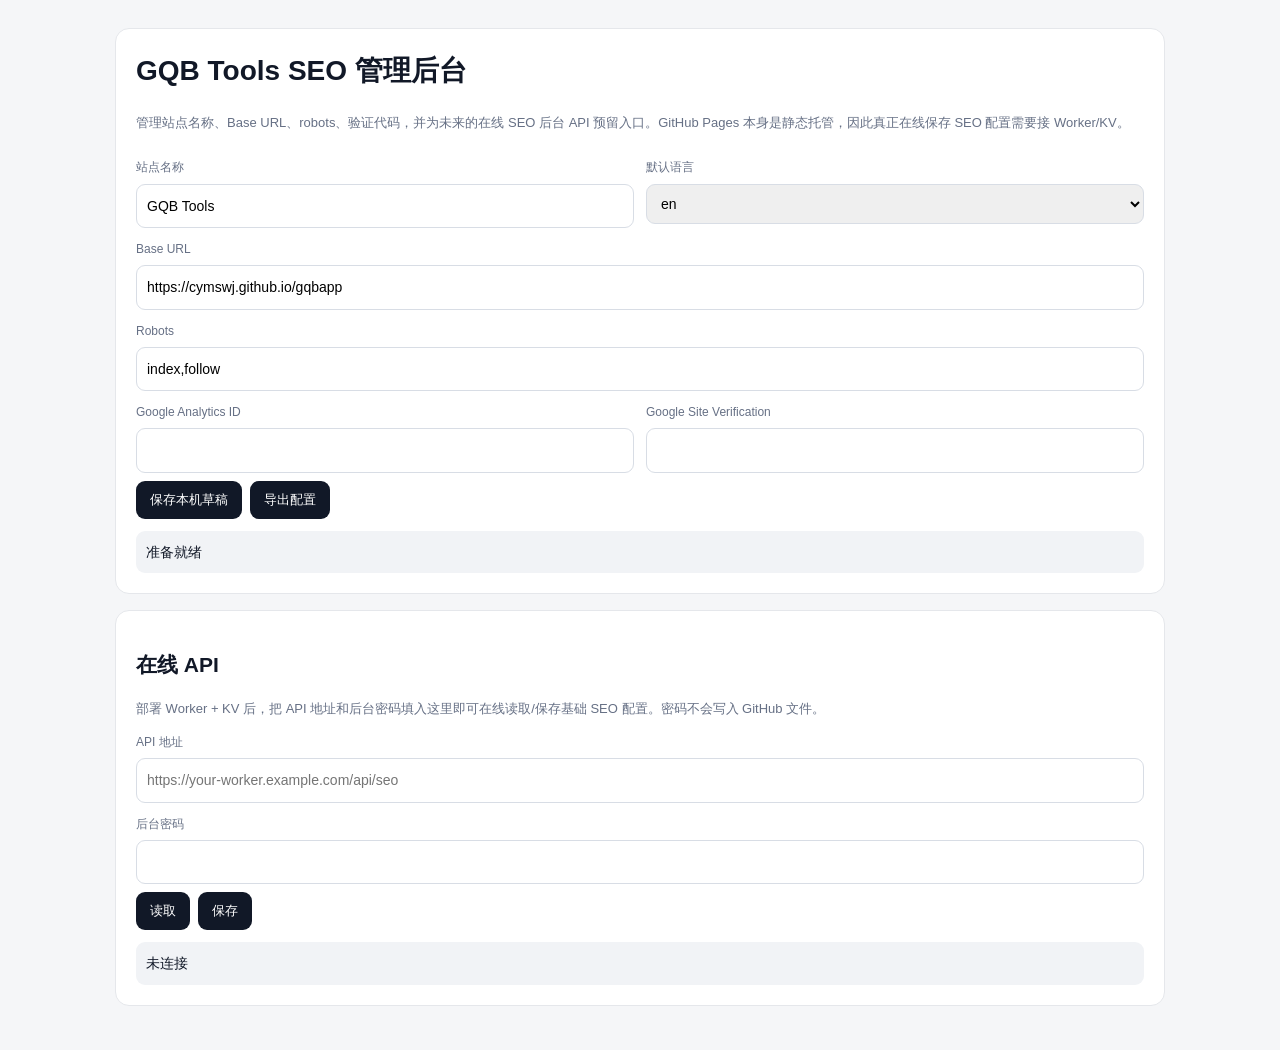
==== admin.html @ 1f9c8e1d "加入可扩展的SEO管理后台" ====
<!doctype html><html lang="zh-CN"><head><meta charset="utf-8"><meta name="viewport" content="width=device-width,initial-scale=1"><title>GQB Tools SEO 管理后台</title><style>body{margin:0;background:#f5f6f8;color:#111827;font:14px/1.6 Arial,sans-serif}.wrap{max-width:1050px;margin:auto;padding:28px 18px}.card{background:#fff;border:1px solid #e5e7eb;border-radius:14px;padding:20px;margin-bottom:16px}h1{margin-top:0}label{display:block;color:#667085;font-size:12px;margin:12px 0 6px}input,textarea,select{width:100%;box-sizing:border-box;padding:10px;border:1px solid #d8dde5;border-radius:9px;font:inherit}button{border:0;background:#111827;color:#fff;padding:10px 14px;border-radius:9px;cursor:pointer;margin:8px 8px 0 0}.muted{color:#667085;font-size:13px}.grid{display:grid;grid-template-columns:1fr 1fr;gap:12px}.status{margin-top:12px;padding:10px;background:#f1f3f6;border-radius:9px}@media(max-width:700px){.grid{grid-template-columns:1fr}}</style></head><body><div class="wrap"><div class="card"><h1>GQB Tools SEO 管理后台</h1><p class="muted">管理站点名称、Base URL、robots、验证代码，并为未来的在线 SEO 后台 API 预留入口。GitHub Pages 本身是静态托管，因此真正在线保存 SEO 配置需要接 Worker/KV。</p><div class="grid"><div><label>站点名称</label><input id="name" value="GQB Tools"></div><div><label>默认语言</label><select id="loc"><option>en</option><option>zh</option><option>es</option><option>fr</option><option>de</option><option>pt</option><option>ru</option><option>ja</option><option>ar</option><option>id</option></select></div></div><label>Base URL</label><input id="base" value="https://cymswj.github.io/gqbapp"><label>Robots</label><input id="robots" value="index,follow"><div class="grid"><div><label>Google Analytics ID</label><input id="ga"></div><div><label>Google Site Verification</label><input id="gsv"></div></div><button onclick="saveLocal()">保存本机草稿</button><button onclick="downloadConfig()">导出配置</button><div class="status" id="s">准备就绪</div></div><div class="card"><h2>在线 API</h2><p class="muted">部署 Worker + KV 后，把 API 地址和后台密码填入这里即可在线读取/保存基础 SEO 配置。密码不会写入 GitHub 文件。</p><label>API 地址</label><input id="api" placeholder="https://your-worker.example.com/api/seo"><label>后台密码</label><input id="pw" type="password"><button onclick="apiGet()">读取</button><button onclick="apiPut()">保存</button><div class="status" id="as">未连接</div></div></div><script>
function obj(){return{name:name.value,defaultLocale:loc.value,baseUrl:base.value,robots:robots.value,ga:ga.value,gsv:gsv.value}}
function fill(x){name.value=x.name||x.siteName||'GQB Tools';loc.value=x.defaultLocale||'en';base.value=x.baseUrl||'https://cymswj.github.io/gqbapp';robots.value=x.robots||'index,follow';ga.value=x.ga||'';gsv.value=x.gsv||''}
function saveLocal(){localStorage.gqbSeo=JSON.stringify(obj());s.textContent='已保存到本机浏览器。'}
function downloadConfig(){const x=obj();const data={siteName:x.name,siteTagline:'Free online tools for everyday work',baseUrl:x.baseUrl,defaultLocale:x.defaultLocale,supportedLocales:['en','zh','es','fr','de','pt','ru','ja','ar','id'],ogImage:'/public/og-default.svg',themeColor:'#111827',analytics:{googleAnalyticsId:x.ga,googleSiteVerification:x.gsv,bingSiteVerification:''},seo:{robots:x.robots,defaultTitleSuffix:' | GQB Tools',twitterCard:'summary_large_image'}};const a=document.createElement('a');a.href=URL.createObjectURL(new Blob([JSON.stringify(data,null,2)],{type:'application/json'}));a.download='site-config.json';a.click()}
async function apiGet(){try{const r=await fetch(api.value);if(!r.ok)throw 0;fill(await r.json());as.textContent='读取成功。'}catch(e){as.textContent='读取失败，请检查 API 地址。'}}
async function apiPut(){try{const r=await fetch(api.value,{method:'PUT',headers:{'Content-Type':'application/json','X-Admin-Password':pw.value},body:JSON.stringify(obj())});as.textContent=r.ok?'保存成功。':'保存失败 '+r.status}catch(e){as.textContent='连接失败。'}}
fill(JSON.parse(localStorage.gqbSeo||'null')||{});
</script></body></html>
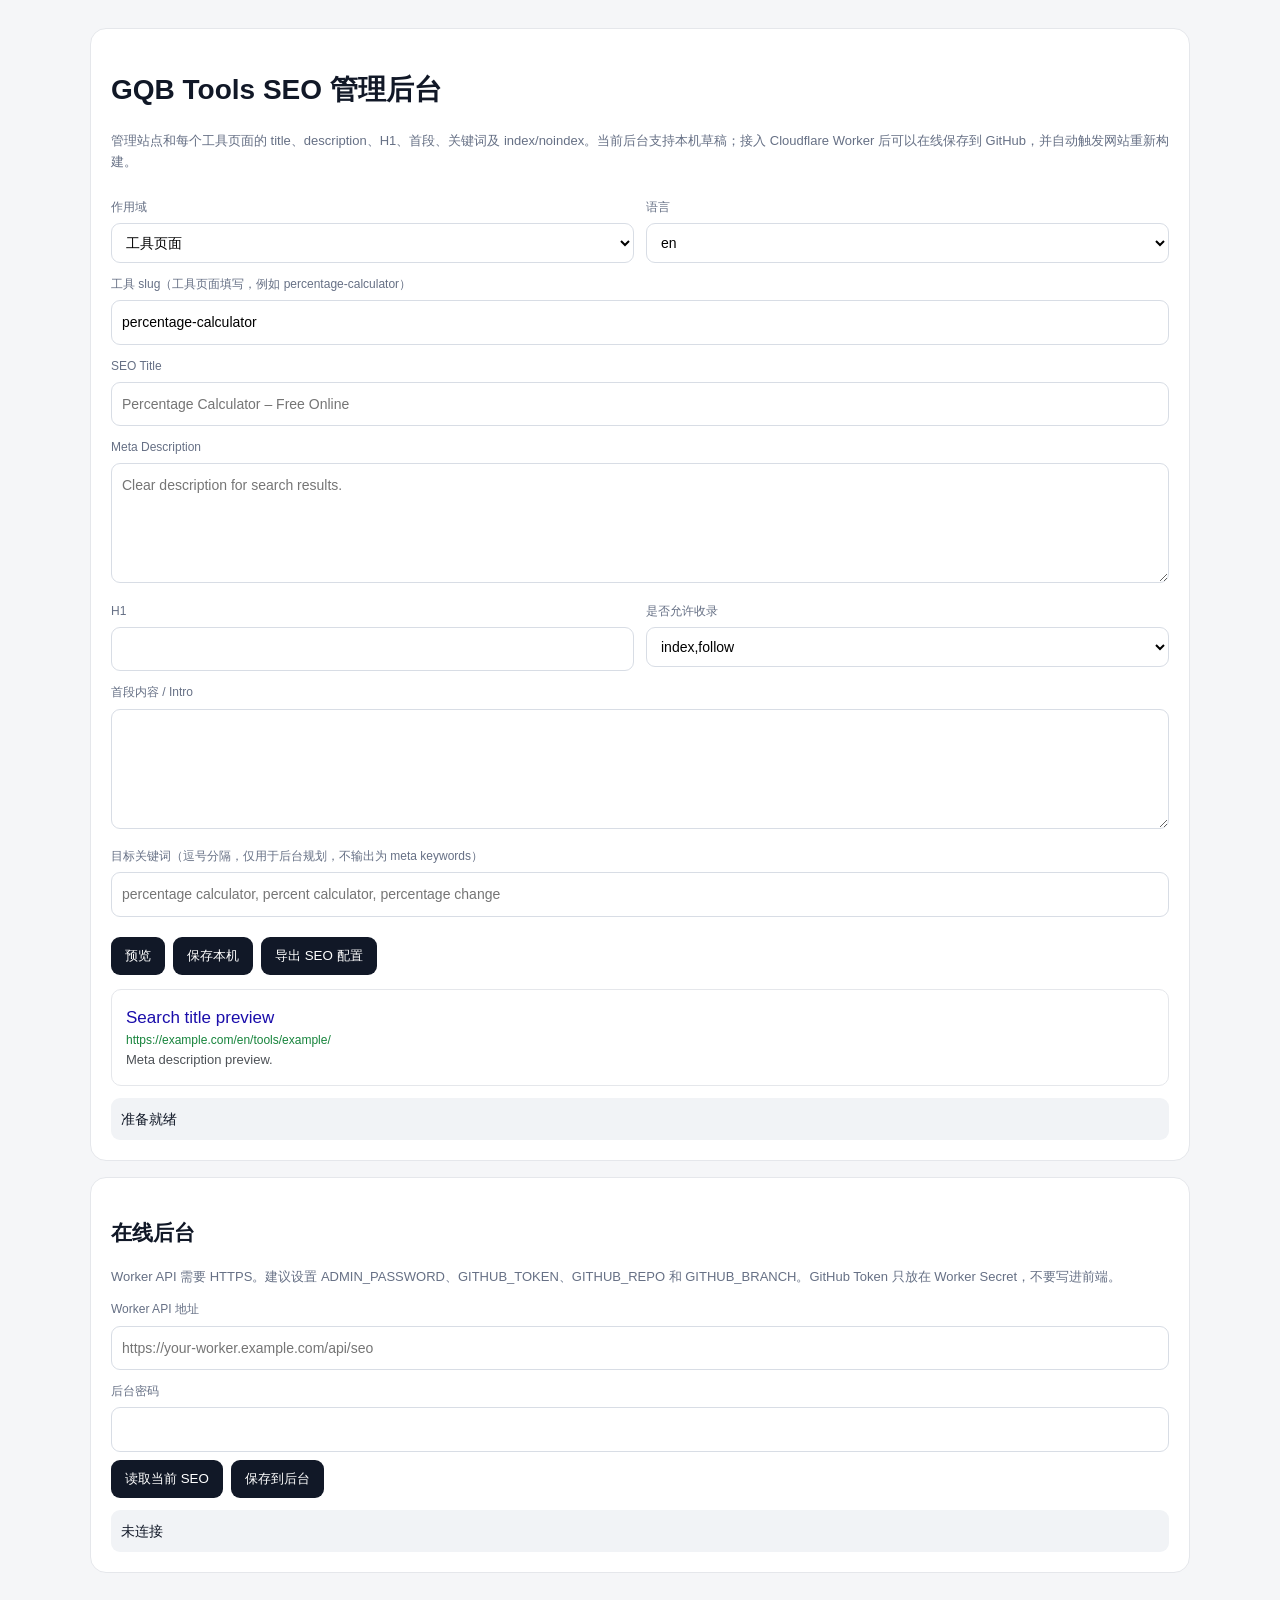
==== commit 04cf0cfc: "升级SEO后台支持页面级编辑" ====
--- a/admin.html
+++ b/admin.html
@@ -1,9 +1,110 @@
-<!doctype html><html lang="zh-CN"><head><meta charset="utf-8"><meta name="viewport" content="width=device-width,initial-scale=1"><title>GQB Tools SEO 管理后台</title><style>body{margin:0;background:#f5f6f8;color:#111827;font:14px/1.6 Arial,sans-serif}.wrap{max-width:1050px;margin:auto;padding:28px 18px}.card{background:#fff;border:1px solid #e5e7eb;border-radius:14px;padding:20px;margin-bottom:16px}h1{margin-top:0}label{display:block;color:#667085;font-size:12px;margin:12px 0 6px}input,textarea,select{width:100%;box-sizing:border-box;padding:10px;border:1px solid #d8dde5;border-radius:9px;font:inherit}button{border:0;background:#111827;color:#fff;padding:10px 14px;border-radius:9px;cursor:pointer;margin:8px 8px 0 0}.muted{color:#667085;font-size:13px}.grid{display:grid;grid-template-columns:1fr 1fr;gap:12px}.status{margin-top:12px;padding:10px;background:#f1f3f6;border-radius:9px}@media(max-width:700px){.grid{grid-template-columns:1fr}}</style></head><body><div class="wrap"><div class="card"><h1>GQB Tools SEO 管理后台</h1><p class="muted">管理站点名称、Base URL、robots、验证代码，并为未来的在线 SEO 后台 API 预留入口。GitHub Pages 本身是静态托管，因此真正在线保存 SEO 配置需要接 Worker/KV。</p><div class="grid"><div><label>站点名称</label><input id="name" value="GQB Tools"></div><div><label>默认语言</label><select id="loc"><option>en</option><option>zh</option><option>es</option><option>fr</option><option>de</option><option>pt</option><option>ru</option><option>ja</option><option>ar</option><option>id</option></select></div></div><label>Base URL</label><input id="base" value="https://cymswj.github.io/gqbapp"><label>Robots</label><input id="robots" value="index,follow"><div class="grid"><div><label>Google Analytics ID</label><input id="ga"></div><div><label>Google Site Verification</label><input id="gsv"></div></div><button onclick="saveLocal()">保存本机草稿</button><button onclick="downloadConfig()">导出配置</button><div class="status" id="s">准备就绪</div></div><div class="card"><h2>在线 API</h2><p class="muted">部署 Worker + KV 后，把 API 地址和后台密码填入这里即可在线读取/保存基础 SEO 配置。密码不会写入 GitHub 文件。</p><label>API 地址</label><input id="api" placeholder="https://your-worker.example.com/api/seo"><label>后台密码</label><input id="pw" type="password"><button onclick="apiGet()">读取</button><button onclick="apiPut()">保存</button><div class="status" id="as">未连接</div></div></div><script>
-function obj(){return{name:name.value,defaultLocale:loc.value,baseUrl:base.value,robots:robots.value,ga:ga.value,gsv:gsv.value}}
-function fill(x){name.value=x.name||x.siteName||'GQB Tools';loc.value=x.defaultLocale||'en';base.value=x.baseUrl||'https://cymswj.github.io/gqbapp';robots.value=x.robots||'index,follow';ga.value=x.ga||'';gsv.value=x.gsv||''}
-function saveLocal(){localStorage.gqbSeo=JSON.stringify(obj());s.textContent='已保存到本机浏览器。'}
-function downloadConfig(){const x=obj();const data={siteName:x.name,siteTagline:'Free online tools for everyday work',baseUrl:x.baseUrl,defaultLocale:x.defaultLocale,supportedLocales:['en','zh','es','fr','de','pt','ru','ja','ar','id'],ogImage:'/public/og-default.svg',themeColor:'#111827',analytics:{googleAnalyticsId:x.ga,googleSiteVerification:x.gsv,bingSiteVerification:''},seo:{robots:x.robots,defaultTitleSuffix:' | GQB Tools',twitterCard:'summary_large_image'}};const a=document.createElement('a');a.href=URL.createObjectURL(new Blob([JSON.stringify(data,null,2)],{type:'application/json'}));a.download='site-config.json';a.click()}
-async function apiGet(){try{const r=await fetch(api.value);if(!r.ok)throw 0;fill(await r.json());as.textContent='读取成功。'}catch(e){as.textContent='读取失败，请检查 API 地址。'}}
-async function apiPut(){try{const r=await fetch(api.value,{method:'PUT',headers:{'Content-Type':'application/json','X-Admin-Password':pw.value},body:JSON.stringify(obj())});as.textContent=r.ok?'保存成功。':'保存失败 '+r.status}catch(e){as.textContent='连接失败。'}}
-fill(JSON.parse(localStorage.gqbSeo||'null')||{});
-</script></body></html>+<!doctype html>
+<html lang="zh-CN">
+<head><meta charset="utf-8"><meta name="viewport" content="width=device-width,initial-scale=1"><title>GQB Tools SEO 管理后台</title>
+<style>
+body{margin:0;background:#f5f6f8;color:#111827;font:14px/1.6 Arial,sans-serif}.wrap{max-width:1100px;margin:auto;padding:28px 18px}.card{background:#fff;border:1px solid #e5e7eb;border-radius:16px;padding:20px;margin-bottom:16px}.grid{display:grid;grid-template-columns:1fr 1fr;gap:12px}label{display:block;color:#667085;font-size:12px;margin:12px 0 6px}input,textarea,select{width:100%;box-sizing:border-box;padding:10px;border:1px solid #d8dde5;border-radius:9px;background:#fff;font:inherit}textarea{min-height:120px}button{border:0;background:#111827;color:#fff;padding:10px 14px;border-radius:9px;cursor:pointer;margin:8px 8px 0 0}.muted{color:#667085;font-size:13px}.status{margin-top:12px;background:#f1f3f6;padding:10px;border-radius:9px}.preview{margin-top:14px;border:1px solid #e5e7eb;border-radius:10px;padding:14px}.preview .title{font-size:17px;color:#1a0dab}.preview .url{font-size:12px;color:#16833b}.preview .desc{font-size:13px;color:#4d5156}@media(max-width:720px){.grid{grid-template-columns:1fr}}
+</style></head>
+<body>
+<div class="wrap">
+<div class="card">
+<h1>GQB Tools SEO 管理后台</h1>
+<p class="muted">管理站点和每个工具页面的 title、description、H1、首段、关键词及 index/noindex。当前后台支持本机草稿；接入 Cloudflare Worker 后可以在线保存到 GitHub，并自动触发网站重新构建。</p>
+<div class="grid">
+<div><label>作用域</label><select id="scope"><option value="page">工具页面</option><option value="site">语言首页</option></select></div>
+<div><label>语言</label><select id="lang"><option>en</option><option>zh</option><option>es</option><option>fr</option><option>de</option><option>pt</option><option>ru</option><option>ja</option><option>ar</option><option>id</option></select></div>
+</div>
+<label>工具 slug（工具页面填写，例如 percentage-calculator）</label><input id="slug" value="percentage-calculator">
+<label>SEO Title</label><input id="title" placeholder="Percentage Calculator – Free Online">
+<label>Meta Description</label><textarea id="description" placeholder="Clear description for search results."></textarea>
+<div class="grid">
+<div><label>H1</label><input id="h1"></div>
+<div><label>是否允许收录</label><select id="index"><option value="true">index,follow</option><option value="false">noindex,follow</option></select></div>
+</div>
+<label>首段内容 / Intro</label><textarea id="intro"></textarea>
+<label>目标关键词（逗号分隔，仅用于后台规划，不输出为 meta keywords）</label><input id="keywords" placeholder="percentage calculator, percent calculator, percentage change">
+<div style="margin-top:12px"><button onclick="preview()">预览</button><button onclick="saveLocal()">保存本机</button><button onclick="exportSEO()">导出 SEO 配置</button></div>
+<div class="preview" id="preview"><div class="title">Search title preview</div><div class="url">https://example.com/en/tools/example/</div><div class="desc">Meta description preview.</div></div>
+<div class="status" id="status">准备就绪</div>
+</div>
+
+<div class="card">
+<h2>在线后台</h2>
+<p class="muted">Worker API 需要 HTTPS。建议设置 ADMIN_PASSWORD、GITHUB_TOKEN、GITHUB_REPO 和 GITHUB_BRANCH。GitHub Token 只放在 Worker Secret，不要写进前端。</p>
+<label>Worker API 地址</label><input id="api" placeholder="https://your-worker.example.com/api/seo">
+<label>后台密码</label><input id="pw" type="password">
+<div><button onclick="apiLoad()">读取当前 SEO</button><button onclick="apiSave()">保存到后台</button></div>
+<div class="status" id="apiStatus">未连接</div>
+</div>
+</div>
+
+<script>
+function data(){
+  return {
+    title:document.getElementById('title').value,
+    description:document.getElementById('description').value,
+    h1:document.getElementById('h1').value,
+    intro:document.getElementById('intro').value,
+    targetKeywords:document.getElementById('keywords').value.split(',').map(x=>x.trim()).filter(Boolean),
+    index:document.getElementById('index').value==='true'
+  };
+}
+function fill(d){
+  d=d||{};
+  document.getElementById('title').value=d.title||'';
+  document.getElementById('description').value=d.description||'';
+  document.getElementById('h1').value=d.h1||'';
+  document.getElementById('intro').value=d.intro||'';
+  document.getElementById('keywords').value=(d.targetKeywords||[]).join(', ');
+  document.getElementById('index').value=d.index===false?'false':'true';
+  preview();
+}
+function preview(){
+  const x=data(), p=document.getElementById('preview');
+  p.querySelector('.title').textContent=x.title||'Search title preview';
+  p.querySelector('.url').textContent='GQB Tools / '+document.getElementById('lang').value+'/tools/'+(document.getElementById('slug').value||'example')+'/';
+  p.querySelector('.desc').textContent=x.description||'Meta description preview.';
+}
+function saveLocal(){
+  const key='gqb-seo-'+document.getElementById('lang').value+':'+document.getElementById('slug').value;
+  localStorage.setItem(key,JSON.stringify(data()));
+  document.getElementById('status').textContent='本机草稿已保存。';
+}
+function exportSEO(){
+  const obj={site:{},pages:{}};
+  const key=document.getElementById('lang').value+':'+document.getElementById('slug').value;
+  obj.pages[key]=data();
+  const a=document.createElement('a');
+  a.href=URL.createObjectURL(new Blob([JSON.stringify(obj,null,2)],{type:'application/json'}));
+  a.download='seo-overrides.json';a.click();
+}
+async function apiLoad(){
+  const s=document.getElementById('apiStatus');
+  try{
+    const u=new URL(document.getElementById('api').value);
+    u.searchParams.set('lang',document.getElementById('lang').value);
+    u.searchParams.set('slug',document.getElementById('slug').value);
+    const r=await fetch(u); if(!r.ok)throw new Error(r.status);
+    const j=await r.json(); fill(j.data); s.textContent='读取成功。';
+  }catch(e){s.textContent='读取失败：'+e.message;}
+}
+async function apiSave(){
+  const s=document.getElementById('apiStatus');
+  try{
+    const r=await fetch(document.getElementById('api').value,{
+      method:'PUT',
+      headers:{'Content-Type':'application/json','X-Admin-Password':document.getElementById('pw').value},
+      body:JSON.stringify({scope:'page',lang:document.getElementById('lang').value,slug:document.getElementById('slug').value,data:data()})
+    });
+    if(!r.ok)throw new Error(r.status+' '+await r.text());
+    const j=await r.json(); s.textContent='保存成功（存储：'+(j.storage||'server')+'）。';
+  }catch(e){s.textContent='保存失败：'+e.message;}
+}
+document.getElementById('scope').onchange=()=>{
+  const siteMode=document.getElementById('scope').value==='site';
+  document.getElementById('slug').disabled=siteMode;
+  document.getElementById('keywords').disabled=siteMode;
+  document.getElementById('index').disabled=siteMode;
+};
+['title','description','h1','intro','keywords','lang','slug'].forEach(id=>document.getElementById(id).addEventListener('input',preview));
+</script>
+</body></html>
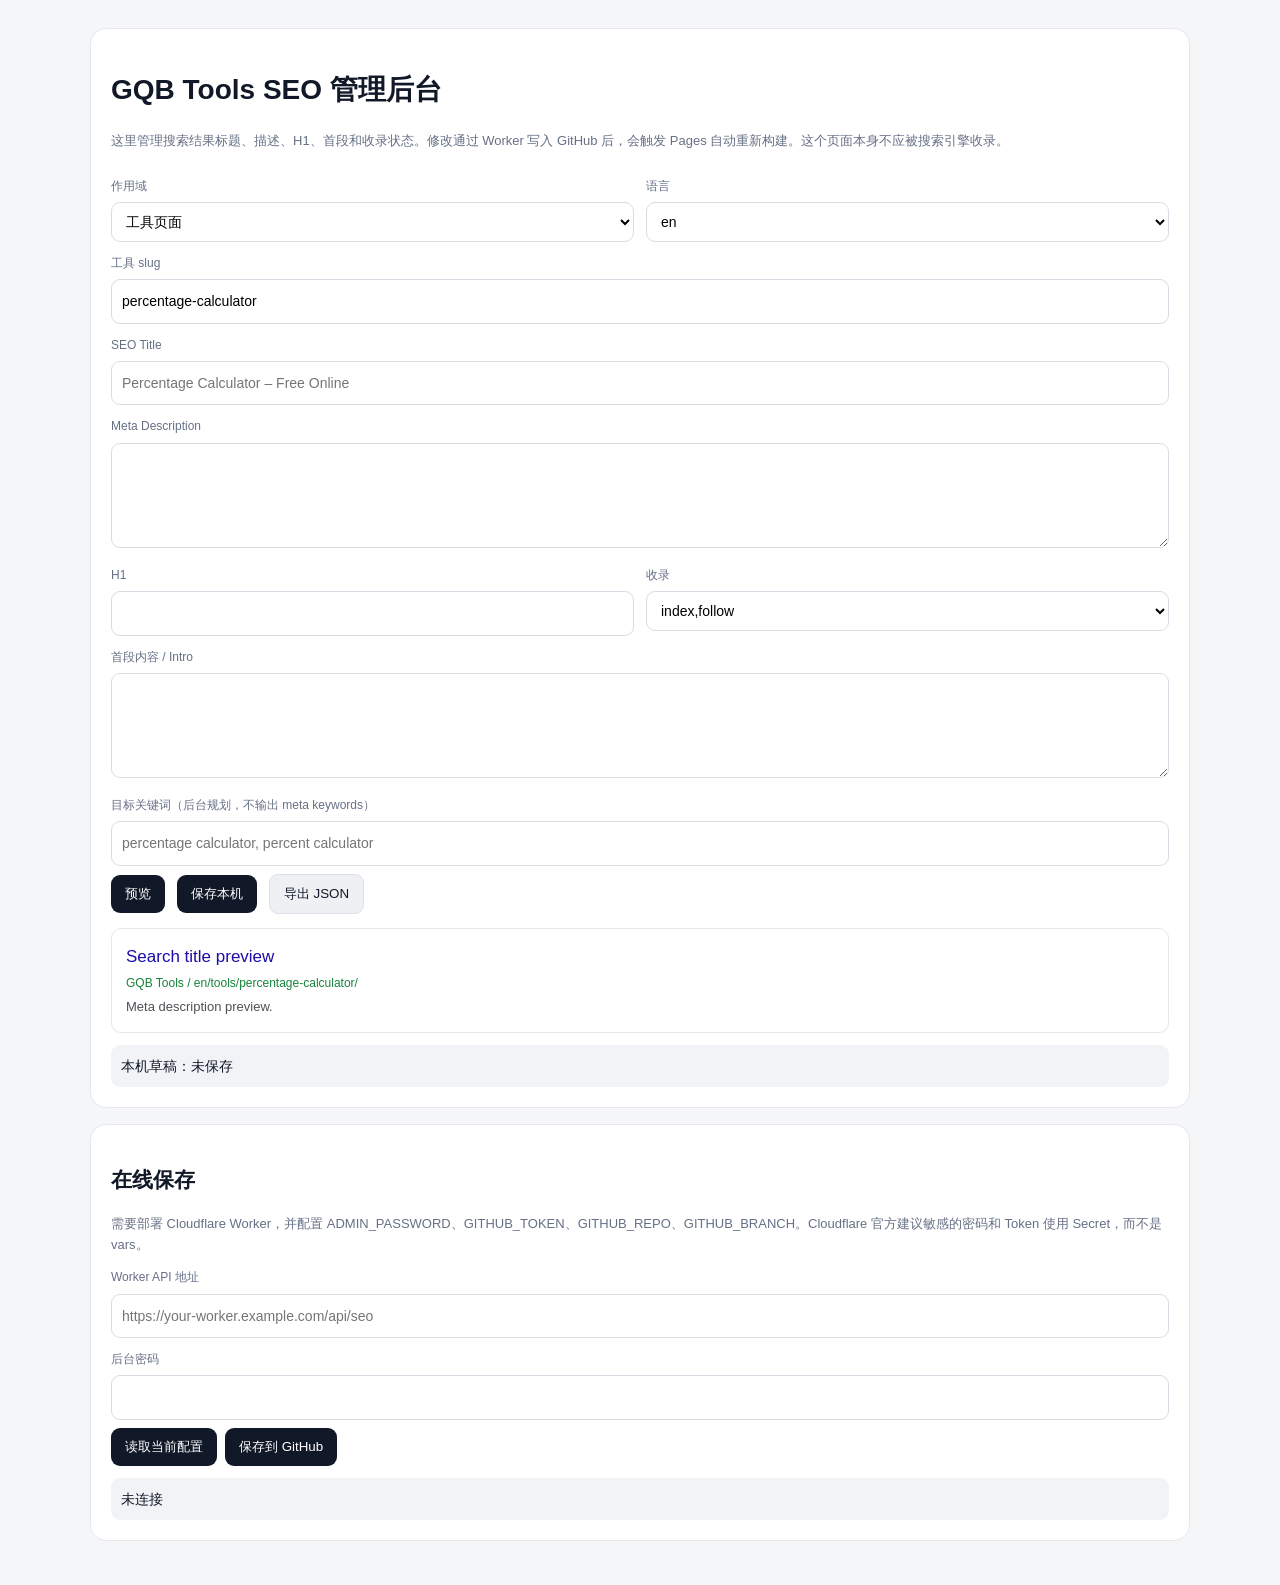
==== commit 32da5c29: "完善SEO后台站点级配置与在线鉴权" ====
--- a/admin.html
+++ b/admin.html
@@ -1,110 +1,113 @@
 <!doctype html>
 <html lang="zh-CN">
-<head><meta charset="utf-8"><meta name="viewport" content="width=device-width,initial-scale=1"><title>GQB Tools SEO 管理后台</title>
+<head>
+<meta charset="utf-8">
+<meta name="viewport" content="width=device-width,initial-scale=1">
+<meta name="robots" content="noindex,nofollow,noarchive">
+<title>GQB Tools SEO 管理后台</title>
 <style>
-body{margin:0;background:#f5f6f8;color:#111827;font:14px/1.6 Arial,sans-serif}.wrap{max-width:1100px;margin:auto;padding:28px 18px}.card{background:#fff;border:1px solid #e5e7eb;border-radius:16px;padding:20px;margin-bottom:16px}.grid{display:grid;grid-template-columns:1fr 1fr;gap:12px}label{display:block;color:#667085;font-size:12px;margin:12px 0 6px}input,textarea,select{width:100%;box-sizing:border-box;padding:10px;border:1px solid #d8dde5;border-radius:9px;background:#fff;font:inherit}textarea{min-height:120px}button{border:0;background:#111827;color:#fff;padding:10px 14px;border-radius:9px;cursor:pointer;margin:8px 8px 0 0}.muted{color:#667085;font-size:13px}.status{margin-top:12px;background:#f1f3f6;padding:10px;border-radius:9px}.preview{margin-top:14px;border:1px solid #e5e7eb;border-radius:10px;padding:14px}.preview .title{font-size:17px;color:#1a0dab}.preview .url{font-size:12px;color:#16833b}.preview .desc{font-size:13px;color:#4d5156}@media(max-width:720px){.grid{grid-template-columns:1fr}}
-</style></head>
+body{margin:0;background:#f5f6f8;color:#111827;font:14px/1.6 -apple-system,BlinkMacSystemFont,"Segoe UI","PingFang SC","Microsoft YaHei",Arial,sans-serif}.wrap{max-width:1100px;margin:auto;padding:28px 18px}.card{background:#fff;border:1px solid #e5e7eb;border-radius:16px;padding:20px;margin-bottom:16px}.grid{display:grid;grid-template-columns:1fr 1fr;gap:12px}label{display:block;color:#667085;font-size:12px;margin:12px 0 6px}input,textarea,select{width:100%;box-sizing:border-box;padding:10px;border:1px solid #d8dde5;border-radius:9px;background:#fff;font:inherit}textarea{min-height:105px;resize:vertical}button{border:0;background:#111827;color:#fff;padding:10px 14px;border-radius:9px;cursor:pointer;margin:8px 8px 0 0}.secondary{background:#eef0f3;color:#111827;border:1px solid #dde1e7}.muted{color:#667085;font-size:13px}.status{margin-top:12px;background:#f1f3f6;padding:10px;border-radius:9px}.preview{margin-top:14px;border:1px solid #e5e7eb;border-radius:10px;padding:14px}.preview .title{font-size:17px;color:#1a0dab}.preview .url{font-size:12px;color:#16833b;margin:4px 0}.preview .desc{font-size:13px;color:#4d5156}.hidden{display:none!important}@media(max-width:720px){.grid{grid-template-columns:1fr}}
+</style>
+</head>
 <body>
 <div class="wrap">
 <div class="card">
 <h1>GQB Tools SEO 管理后台</h1>
-<p class="muted">管理站点和每个工具页面的 title、description、H1、首段、关键词及 index/noindex。当前后台支持本机草稿；接入 Cloudflare Worker 后可以在线保存到 GitHub，并自动触发网站重新构建。</p>
+<p class="muted">这里管理搜索结果标题、描述、H1、首段和收录状态。修改通过 Worker 写入 GitHub 后，会触发 Pages 自动重新构建。这个页面本身不应被搜索引擎收录。</p>
+
 <div class="grid">
 <div><label>作用域</label><select id="scope"><option value="page">工具页面</option><option value="site">语言首页</option></select></div>
 <div><label>语言</label><select id="lang"><option>en</option><option>zh</option><option>es</option><option>fr</option><option>de</option><option>pt</option><option>ru</option><option>ja</option><option>ar</option><option>id</option></select></div>
 </div>
-<label>工具 slug（工具页面填写，例如 percentage-calculator）</label><input id="slug" value="percentage-calculator">
+
+<div id="pageFields">
+<label>工具 slug</label><input id="slug" value="percentage-calculator" placeholder="例如 percentage-calculator">
 <label>SEO Title</label><input id="title" placeholder="Percentage Calculator – Free Online">
-<label>Meta Description</label><textarea id="description" placeholder="Clear description for search results."></textarea>
+<label>Meta Description</label><textarea id="description"></textarea>
 <div class="grid">
 <div><label>H1</label><input id="h1"></div>
-<div><label>是否允许收录</label><select id="index"><option value="true">index,follow</option><option value="false">noindex,follow</option></select></div>
+<div><label>收录</label><select id="index"><option value="true">index,follow</option><option value="false">noindex,follow</option></select></div>
 </div>
 <label>首段内容 / Intro</label><textarea id="intro"></textarea>
-<label>目标关键词（逗号分隔，仅用于后台规划，不输出为 meta keywords）</label><input id="keywords" placeholder="percentage calculator, percent calculator, percentage change">
-<div style="margin-top:12px"><button onclick="preview()">预览</button><button onclick="saveLocal()">保存本机</button><button onclick="exportSEO()">导出 SEO 配置</button></div>
-<div class="preview" id="preview"><div class="title">Search title preview</div><div class="url">https://example.com/en/tools/example/</div><div class="desc">Meta description preview.</div></div>
-<div class="status" id="status">准备就绪</div>
+<label>目标关键词（后台规划，不输出 meta keywords）</label><input id="keywords" placeholder="percentage calculator, percent calculator">
+</div>
+
+<div id="siteFields" class="hidden">
+<label>首页 SEO Title</label><input id="siteTitle">
+<label>首页 Meta Description</label><textarea id="siteDescription"></textarea>
+<label>首页 H1</label><input id="siteH1">
+<label>首页首段 / Intro</label><textarea id="siteIntro"></textarea>
+<label>首页收录</label><select id="siteIndex"><option value="true">index,follow</option><option value="false">noindex,follow</option></select>
+</div>
+
+<div>
+<button onclick="preview()">预览</button>
+<button onclick="saveLocal()">保存本机</button>
+<button class="secondary" onclick="exportSEO()">导出 JSON</button>
+</div>
+<div class="preview" id="preview"><div class="title">Search title preview</div><div class="url">GQB Tools</div><div class="desc">Meta description preview.</div></div>
+<div class="status" id="status">本机草稿：未保存</div>
 </div>
 
 <div class="card">
-<h2>在线后台</h2>
-<p class="muted">Worker API 需要 HTTPS。建议设置 ADMIN_PASSWORD、GITHUB_TOKEN、GITHUB_REPO 和 GITHUB_BRANCH。GitHub Token 只放在 Worker Secret，不要写进前端。</p>
+<h2>在线保存</h2>
+<p class="muted">需要部署 Cloudflare Worker，并配置 ADMIN_PASSWORD、GITHUB_TOKEN、GITHUB_REPO、GITHUB_BRANCH。Cloudflare 官方建议敏感的密码和 Token 使用 Secret，而不是 vars。</p>
 <label>Worker API 地址</label><input id="api" placeholder="https://your-worker.example.com/api/seo">
-<label>后台密码</label><input id="pw" type="password">
-<div><button onclick="apiLoad()">读取当前 SEO</button><button onclick="apiSave()">保存到后台</button></div>
+<label>后台密码</label><input id="pw" type="password" autocomplete="current-password">
+<div><button onclick="apiLoad()">读取当前配置</button><button onclick="apiSave()">保存到 GitHub</button></div>
 <div class="status" id="apiStatus">未连接</div>
 </div>
 </div>
 
 <script>
-function data(){
-  return {
-    title:document.getElementById('title').value,
-    description:document.getElementById('description').value,
-    h1:document.getElementById('h1').value,
-    intro:document.getElementById('intro').value,
-    targetKeywords:document.getElementById('keywords').value.split(',').map(x=>x.trim()).filter(Boolean),
-    index:document.getElementById('index').value==='true'
-  };
-}
+const q=id=>document.getElementById(id);
+function isSite(){return q("scope").value==="site";}
+function pageData(){return{title:q("title").value,description:q("description").value,h1:q("h1").value,intro:q("intro").value,targetKeywords:q("keywords").value.split(",").map(x=>x.trim()).filter(Boolean),index:q("index").value==="true"};}
+function siteData(){return{title:q("siteTitle").value,description:q("siteDescription").value,h1:q("siteH1").value,intro:q("siteIntro").value,index:q("siteIndex").value==="true"};}
 function fill(d){
-  d=d||{};
-  document.getElementById('title').value=d.title||'';
-  document.getElementById('description').value=d.description||'';
-  document.getElementById('h1').value=d.h1||'';
-  document.getElementById('intro').value=d.intro||'';
-  document.getElementById('keywords').value=(d.targetKeywords||[]).join(', ');
-  document.getElementById('index').value=d.index===false?'false':'true';
-  preview();
+ d=d||{};
+ if(isSite()){q("siteTitle").value=d.title||"";q("siteDescription").value=d.description||"";q("siteH1").value=d.h1||"";q("siteIntro").value=d.intro||"";q("siteIndex").value=d.index===false?"false":"true";}
+ else{q("title").value=d.title||"";q("description").value=d.description||"";q("h1").value=d.h1||"";q("intro").value=d.intro||"";q("keywords").value=(d.targetKeywords||[]).join(", ");q("index").value=d.index===false?"false":"true";}
+ preview();
 }
 function preview(){
-  const x=data(), p=document.getElementById('preview');
-  p.querySelector('.title').textContent=x.title||'Search title preview';
-  p.querySelector('.url').textContent='GQB Tools / '+document.getElementById('lang').value+'/tools/'+(document.getElementById('slug').value||'example')+'/';
-  p.querySelector('.desc').textContent=x.description||'Meta description preview.';
+ const d=isSite()?siteData():pageData(), p=q("preview");
+ p.querySelector(".title").textContent=d.title||"Search title preview";
+ p.querySelector(".url").textContent=isSite()?("GQB Tools / "+q("lang").value+"/"):("GQB Tools / "+q("lang").value+"/tools/"+(q("slug").value||"example")+"/");
+ p.querySelector(".desc").textContent=d.description||"Meta description preview.";
 }
+function key(){return isSite()?"gqb-seo-site-"+q("lang").value:"gqb-seo-"+q("lang").value+":"+q("slug").value;}
 function saveLocal(){
-  const key='gqb-seo-'+document.getElementById('lang').value+':'+document.getElementById('slug').value;
-  localStorage.setItem(key,JSON.stringify(data()));
-  document.getElementById('status').textContent='本机草稿已保存。';
+ const d=isSite()?siteData():pageData();localStorage.setItem(key(),JSON.stringify(d));q("status").textContent="本机草稿已保存。";
 }
 function exportSEO(){
-  const obj={site:{},pages:{}};
-  const key=document.getElementById('lang').value+':'+document.getElementById('slug').value;
-  obj.pages[key]=data();
-  const a=document.createElement('a');
-  a.href=URL.createObjectURL(new Blob([JSON.stringify(obj,null,2)],{type:'application/json'}));
-  a.download='seo-overrides.json';a.click();
+ const obj={site:{},pages:{}},loc=q("lang").value;
+ if(isSite())obj.site[loc]=siteData();else obj.pages[loc+":"+q("slug").value]=pageData();
+ const a=document.createElement("a");a.href=URL.createObjectURL(new Blob([JSON.stringify(obj,null,2)],{type:"application/json"}));a.download="seo-overrides.json";a.click();
 }
 async function apiLoad(){
-  const s=document.getElementById('apiStatus');
-  try{
-    const u=new URL(document.getElementById('api').value);
-    u.searchParams.set('lang',document.getElementById('lang').value);
-    u.searchParams.set('slug',document.getElementById('slug').value);
-    const r=await fetch(u); if(!r.ok)throw new Error(r.status);
-    const j=await r.json(); fill(j.data); s.textContent='读取成功。';
-  }catch(e){s.textContent='读取失败：'+e.message;}
+ const s=q("apiStatus"); if(!q("api").value||!q("pw").value)return s.textContent="请先填写 Worker 地址和后台密码。";
+ try{
+   const u=new URL(q("api").value);u.searchParams.set("lang",q("lang").value);if(!isSite())u.searchParams.set("slug",q("slug").value);
+   const r=await fetch(u,{headers:{"X-Admin-Password":q("pw").value}});if(!r.ok)throw new Error(r.status+" "+await r.text());
+   const j=await r.json();fill(j.data);s.textContent="读取成功。";
+ }catch(e){s.textContent="读取失败："+e.message;}
 }
 async function apiSave(){
-  const s=document.getElementById('apiStatus');
-  try{
-    const r=await fetch(document.getElementById('api').value,{
-      method:'PUT',
-      headers:{'Content-Type':'application/json','X-Admin-Password':document.getElementById('pw').value},
-      body:JSON.stringify({scope:'page',lang:document.getElementById('lang').value,slug:document.getElementById('slug').value,data:data()})
-    });
-    if(!r.ok)throw new Error(r.status+' '+await r.text());
-    const j=await r.json(); s.textContent='保存成功（存储：'+(j.storage||'server')+'）。';
-  }catch(e){s.textContent='保存失败：'+e.message;}
+ const s=q("apiStatus"); if(!q("api").value||!q("pw").value)return s.textContent="请先填写 Worker 地址和后台密码。";
+ try{
+   const body={scope:isSite()?"site":"page",lang:q("lang").value,data:isSite()?siteData():pageData()};if(!isSite())body.slug=q("slug").value;
+   const r=await fetch(q("api").value,{method:"PUT",headers:{"Content-Type":"application/json","X-Admin-Password":q("pw").value},body:JSON.stringify(body)});
+   if(!r.ok)throw new Error(r.status+" "+await r.text());
+   const j=await r.json();s.textContent="保存成功，存储："+(j.storage||"server")+"。";
+ }catch(e){s.textContent="保存失败："+e.message;}
 }
-document.getElementById('scope').onchange=()=>{
-  const siteMode=document.getElementById('scope').value==='site';
-  document.getElementById('slug').disabled=siteMode;
-  document.getElementById('keywords').disabled=siteMode;
-  document.getElementById('index').disabled=siteMode;
-};
-['title','description','h1','intro','keywords','lang','slug'].forEach(id=>document.getElementById(id).addEventListener('input',preview));
+function updateScope(){
+ const siteMode=isSite();q("pageFields").classList.toggle("hidden",siteMode);q("siteFields").classList.toggle("hidden",!siteMode);preview();
+}
+q("scope").addEventListener("change",updateScope);
+["title","description","h1","intro","keywords","siteTitle","siteDescription","siteH1","siteIntro","lang","slug","index","siteIndex"].forEach(id=>q(id).addEventListener("input",preview));
+updateScope();
 </script>
-</body></html>+</body>
+</html>
